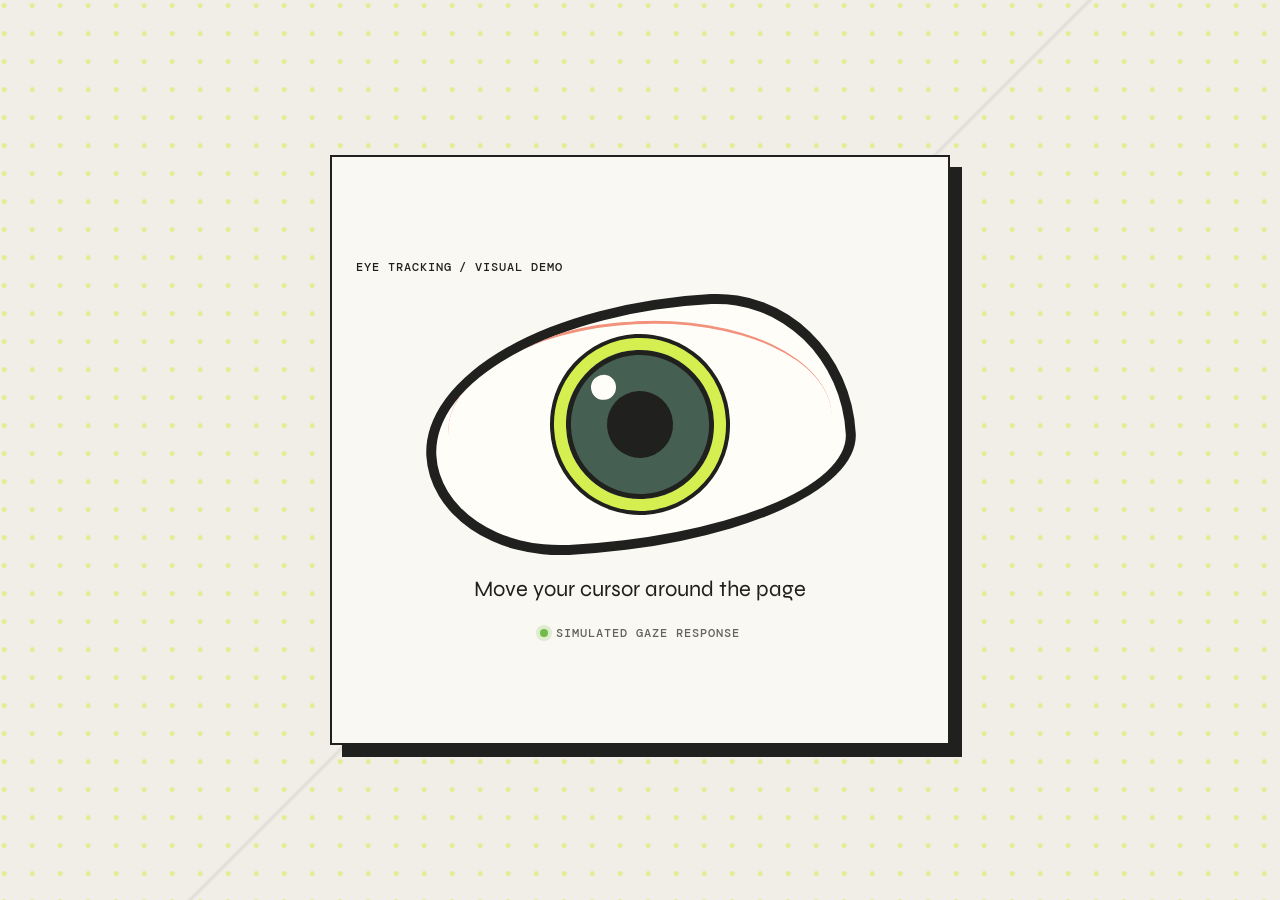
==== index.html @ 3d04a908 "Make Pages demo the site home" ====
<!doctype html>
<html lang="en">
<head>
  <meta charset="UTF-8">
  <meta name="viewport" content="width=device-width, initial-scale=1.0">
  <title>Eye Tracking Demo</title>
  <link rel="stylesheet" href="project/readme/eye-demo/styles.css">
</head>
<body>
  <main class="stage">
    <section class="eye-card" aria-label="Animated left eye">
      <span class="eyebrow">Eye tracking / visual demo</span>
      <div class="eye" id="leftEye" aria-hidden="true">
        <div class="iris">
          <div class="pupil"></div>
          <span class="highlight"></span>
        </div>
      </div>
      <p class="instruction">Move your cursor around the page</p>
      <span class="status"><i></i> Simulated gaze response</span>
    </section>
  </main>
  <script src="project/readme/eye-demo/script.js"></script>
</body>
</html>
---- project/readme/eye-demo/styles.css ----
@import url('https://fonts.googleapis.com/css2?family=DM+Mono:wght@400;500&family=Syne:wght@600;700;800&display=swap');

:root {
  --ink: #20211e;
  --paper: #f1eee7;
  --acid: #d4ef4f;
  --coral: #ef765d;
  --iris: #456052;
}

* { box-sizing: border-box; }

body {
  margin: 0;
  min-width: 320px;
  min-height: 100vh;
  color: var(--ink);
  background: var(--paper);
  font-family: 'Syne', sans-serif;
}

.stage {
  min-height: 100vh;
  display: grid;
  place-items: center;
  padding: 32px 20px;
  background:
    radial-gradient(circle at 15% 20%, rgba(212, 239, 79, .55) 0 2px, transparent 3px),
    linear-gradient(135deg, transparent 0 49.8%, rgba(32, 33, 30, .08) 50%, transparent 50.2%),
    var(--paper);
  background-size: 28px 28px, 100% 100%, auto;
}

.eye-card {
  width: min(100%, 620px);
  min-height: 590px;
  display: flex;
  flex-direction: column;
  align-items: center;
  justify-content: center;
  gap: 25px;
  padding: 42px 24px;
  border: 2px solid var(--ink);
  background: #faf8f2;
  box-shadow: 12px 12px 0 var(--ink);
}

.eyebrow, .status {
  font: 500 12px/1 'DM Mono', monospace;
  letter-spacing: .08em;
  text-transform: uppercase;
}

.eyebrow { align-self: flex-start; }

.eye {
  width: min(82vw, 430px);
  aspect-ratio: 1.7 / 1;
  position: relative;
  display: grid;
  place-items: center;
  overflow: hidden;
  border: 10px solid var(--ink);
  border-radius: 68% 32% 68% 32% / 58% 58% 42% 42%;
  background: #fffdf8;
  transform: rotate(-3deg);
}

.eye::before {
  content: '';
  position: absolute;
  inset: 13px;
  border-top: 3px solid var(--coral);
  border-radius: 50%;
  opacity: .8;
}

.iris {
  width: 42%;
  aspect-ratio: 1;
  position: relative;
  display: grid;
  place-items: center;
  border: 12px solid var(--acid);
  border-radius: 50%;
  background: var(--iris);
  box-shadow: inset 0 0 0 5px var(--ink), 0 0 0 4px var(--ink);
  transition: transform 80ms ease-out;
}

.pupil {
  width: 45%;
  aspect-ratio: 1;
  border-radius: 50%;
  background: var(--ink);
}

.highlight {
  position: absolute;
  top: 15%;
  left: 18%;
  width: 17%;
  aspect-ratio: 1;
  border-radius: 50%;
  background: #fffdf8;
}

.instruction { margin: 0; font-size: clamp(16px, 3vw, 22px); text-align: center; }

.status { display: flex; align-items: center; gap: 8px; color: #60645a; }
.status i { width: 8px; height: 8px; border-radius: 50%; background: #73b947; box-shadow: 0 0 0 4px rgba(115, 185, 71, .2); }

@media (max-width: 520px) {
  .eye-card { min-height: 500px; box-shadow: 7px 7px 0 var(--ink); }
  .eye { border-width: 7px; }
  .iris { border-width: 8px; }
}
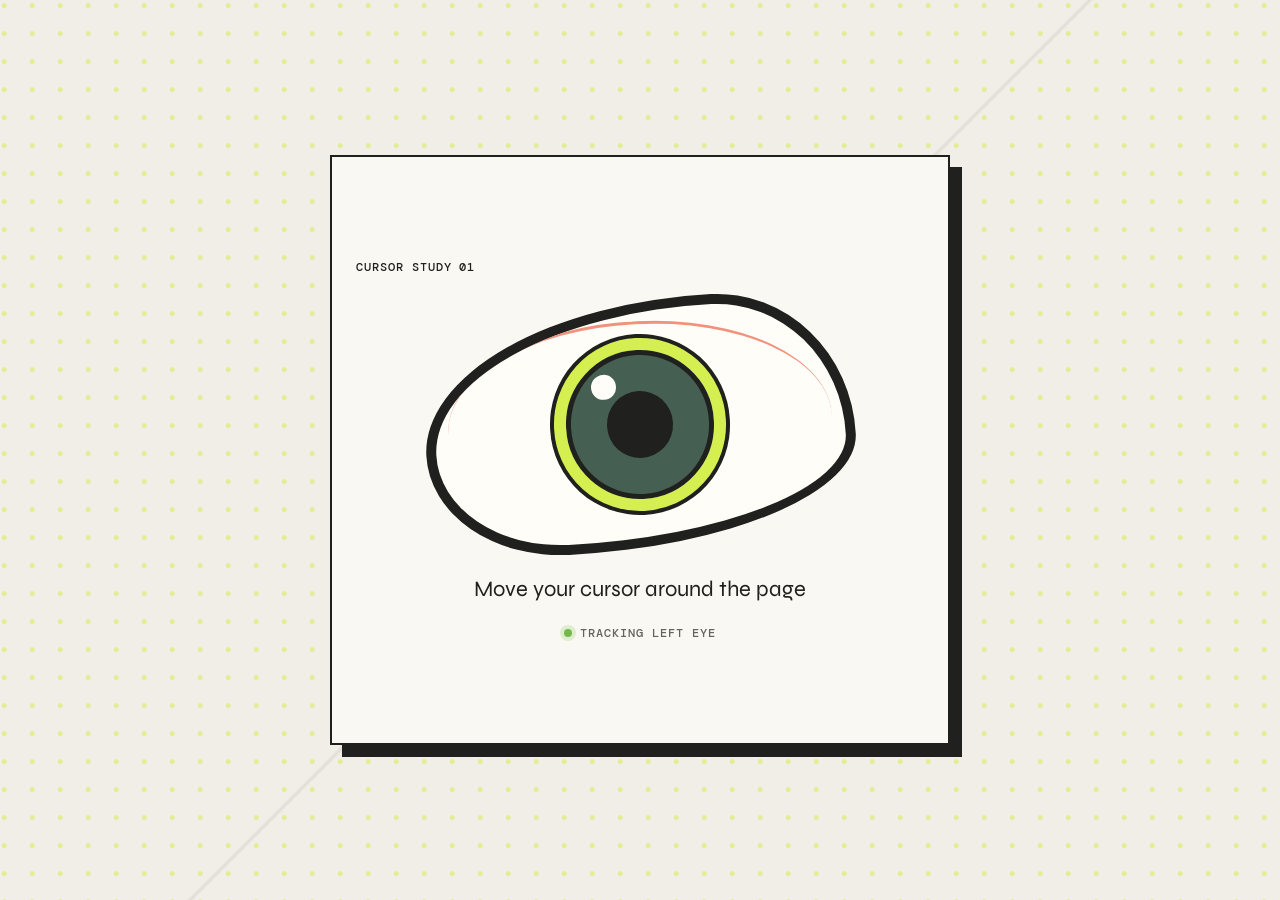
==== commit ccad479a: "Match published demo to Cursor Eye" ====
--- a/index.html
+++ b/index.html
@@ -3,13 +3,13 @@
 <head>
   <meta charset="UTF-8">
   <meta name="viewport" content="width=device-width, initial-scale=1.0">
-  <title>Eye Tracking Demo</title>
+  <title>Cursor Eye</title>
   <link rel="stylesheet" href="project/readme/eye-demo/styles.css">
 </head>
 <body>
   <main class="stage">
     <section class="eye-card" aria-label="Animated left eye">
-      <span class="eyebrow">Eye tracking / visual demo</span>
+      <span class="eyebrow">Cursor study 01</span>
       <div class="eye" id="leftEye" aria-hidden="true">
         <div class="iris">
           <div class="pupil"></div>
@@ -17,7 +17,7 @@
         </div>
       </div>
       <p class="instruction">Move your cursor around the page</p>
-      <span class="status"><i></i> Simulated gaze response</span>
+      <span class="status"><i></i> Tracking left eye</span>
     </section>
   </main>
   <script src="project/readme/eye-demo/script.js"></script>
